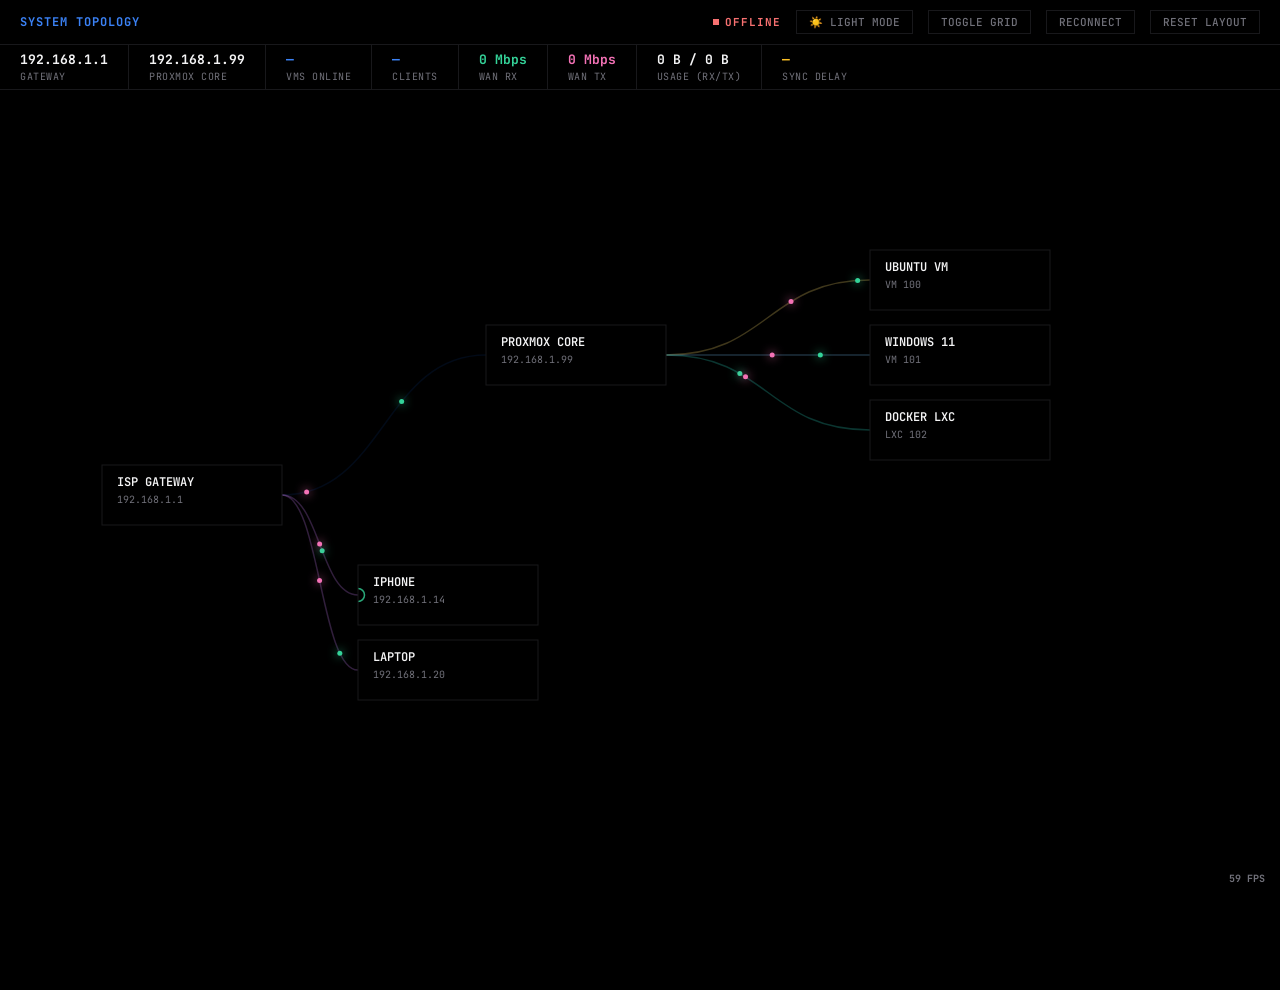
==== index.html @ fe987cfb "feat: initial release of homelab real-time network & topology monitor dashboard" ====
<!DOCTYPE html>
<html lang="id">
<head>
<meta charset="UTF-8">
<meta name="viewport" content="width=device-width, initial-scale=1.0">
<title>Homelab Real-Time Topology</title>
<link href="https://fonts.googleapis.com/css2?family=JetBrains+Mono:wght@400;500;700&display=swap" rel="stylesheet">
<style>
* { margin:0; padding:0; box-sizing:border-box; }
:root {
  --bg:      #000000;
  --panel:   #000000;
  --border:  #18181b;
  --blue:    #3b82f6;
  --darkblue:#0f172a;
  --text:    #f4f4f5;
  --muted:   #71717a;
  --mono:    'JetBrains Mono', monospace;
}
body.light-mode {
  --bg:      #f1f5f9;
  --panel:   #ffffff;
  --border:  #cbd5e1;
  --blue:    #2563eb;
  --darkblue:#dbeafe;
  --text:    #0f172a;
  --muted:   #475569;
}
html,body { width:100%; height:100%; background:var(--bg); color:var(--text); font-family:var(--mono); user-select:none; overflow-y:auto; overflow-x:hidden; transition: background 0.3s, color 0.3s; }

/* Grid background */
body.no-grid::before { opacity: 0; }
body::before {
  content:''; position:fixed; inset:0;
  background-image: linear-gradient(var(--border) 1px, transparent 1px), linear-gradient(90deg, var(--border) 1px, transparent 1px);
  background-size: 40px 40px;
  pointer-events:none; z-index:0;
  transition: opacity 0.3s;
}

/* ── Header ─────────────────────────────────────────────── */
#hdr {
  position:fixed; top:0; left:0; right:0; height:45px;
  background:var(--panel); border-bottom:1px solid var(--border);
  display:flex; align-items:center; padding:0 20px; gap:15px; z-index:200;
  text-transform:uppercase; font-size:12px; font-weight:700; color:var(--blue); letter-spacing:1px;
  transition: background 0.3s, border-color 0.3s;
}
.spacer { flex:1; }

#sse-pill {
  display:flex; align-items:center; gap:6px; font-size:11px;
  color:var(--muted); transition:all .3s;
}
#sse-pill.live { color:var(--blue); }
#sse-pill.warn  { color:#fbbf24; }
#sse-pill.error { color:#f87171; }
.pill-dot { width:6px; height:6px; background:currentColor; }
@keyframes blink { 0%,100%{opacity:1} 50%{opacity:0.3} }
.pill-dot.live { animation:blink 1.4s ease-in-out infinite; }

.hbtn {
  padding:4px 12px; border:1px solid var(--border);
  background:transparent; color:var(--muted); font-family:var(--mono); font-size:11px; font-weight:500; cursor:pointer; text-transform:uppercase;
  transition:all .2s;
}
.hbtn:hover { border-color:var(--blue); color:var(--blue); }

/* ── Stats strip ─────────────────────────────────────────── */
#stats {
  position:fixed; top:45px; left:0; right:0; height:45px;
  background:var(--panel); border-bottom:1px solid var(--border);
  display:flex; align-items:stretch; overflow-x:auto; z-index:199;
  transition: background 0.3s, border-color 0.3s;
}
.sitem {
  display:flex; align-items:center; gap:10px;
  padding:0 20px; border-right:1px solid var(--border); white-space:nowrap; flex-shrink:0;
}
.sitem:last-child { border-right:none; }
.sval { font-size:13px; font-weight:700; color:var(--text); }
.sval.blue { color:var(--blue); }
.slbl { font-size:10px; color:var(--muted); text-transform:uppercase; margin-top:2px; letter-spacing:0.5px; }
.sval.live { transition:all 0.4s; }

/* ── Canvas ──────────────────────────────────────────────── */
#canvas {
  position:absolute; top:90px; left:0;
  width:100%; min-height:calc(100vh - 90px);
  cursor:default; z-index:1;
}

/* ── Tooltip ─────────────────────────────────────────────── */
#tip {
  position:fixed; z-index:300;
  background:var(--panel); border:1px solid var(--border);
  padding:12px 15px; font-size:11px; pointer-events:none; opacity:0; transition:opacity .12s;
  min-width:200px; font-family:var(--mono); text-transform:uppercase;
}
#tip.show { opacity:1; border-color:var(--blue); }
#tip-name { font-weight:700; font-size:12px; color:var(--blue); margin-bottom:5px; }
#tip-type { color:var(--muted); margin-bottom:5px; }
#tip-ip   { color:var(--text); margin-bottom:10px; }
.tip-bw   { display:flex; justify-content:space-between; margin-bottom:10px; }
.tip-dl   { color:#34d399; }
.tip-ul   { color:#f472b6; }
.tip-sep  { width:100%; height:1px; background:var(--border); margin:10px 0; }
#tip-mini canvas { width:100%; height:36px; display:block; margin-top:6px; border:1px solid var(--border); background:var(--panel);}

/* ── FPS ────────────────────────────────────── */
#fps-badge {
  position:fixed; bottom:15px; right:15px; z-index:100;
  font-size:10px; color:var(--muted); font-weight:700;
}

#toast-container { position:fixed; top:55px; right:15px; z-index:600; display:flex; flex-direction:column; gap:8px; pointer-events:none; }
.toast { padding:10px 15px; border:1px solid var(--border); background:rgba(0,0,0,0.95); backdrop-filter:blur(8px); font-size:11px; font-family:var(--mono); font-weight:700; transform:translateX(120%); transition:transform 0.3s cubic-bezier(0.2,0.8,0.2,1), opacity 0.3s; opacity:1; }
.toast.show { transform:translateX(0); }
.toast.fade { opacity:0; transform:translateX(20px); }
.toast-red { color:#f87171; border-left:3px solid #f87171; }
.toast-green { color:#34d399; border-left:3px solid #34d399; }
</style>
</head>
<body class="no-grid">

<div id="hdr">
  <div>SYSTEM TOPOLOGY</div>
  <div class="spacer"></div>
  <div id="sse-pill">
    <div class="pill-dot live" id="pill-dot"></div>
    <span id="pill-txt">CONNECTING...</span>
  </div>
  <button class="hbtn" onclick="toggleTheme()" id="theme-btn">☀️ LIGHT MODE</button>
  <button class="hbtn" onclick="toggleGrid()">TOGGLE GRID</button>
  <button class="hbtn" onclick="reconnectSSE()">RECONNECT</button>
  <button class="hbtn" onclick="resetLayout()">RESET LAYOUT</button>
</div>

<div id="stats">
  <div class="sitem">
    <div><div class="sval">192.168.1.1</div><div class="slbl">GATEWAY</div></div>
  </div>
  <div class="sitem">
    <div><div class="sval">192.168.1.99</div><div class="slbl">PROXMOX CORE</div></div>
  </div>
  <div class="sitem">
    <div><div class="sval live blue" id="st-vms">—</div><div class="slbl">VMS ONLINE</div></div>
  </div>
  <div class="sitem">
    <div><div class="sval live blue" id="st-clients">—</div><div class="slbl">CLIENTS</div></div>
  </div>
  <div class="sitem">
    <div><div class="sval live" id="st-dl" style="color:#34d399">0 Mbps</div><div class="slbl">WAN RX</div></div>
  </div>
  <div class="sitem">
    <div><div class="sval live" id="st-ul" style="color:#f472b6">0 Mbps</div><div class="slbl">WAN TX</div></div>
  </div>
  <div class="sitem">
    <div><div class="sval live" id="st-total">0 B / 0 B</div><div class="slbl">USAGE (RX/TX)</div></div>
  </div>
  <div class="sitem">
    <div><div class="sval live" id="st-lag" style="color:#fbbf24">—</div><div class="slbl">SYNC DELAY</div></div>
  </div>
</div>

<canvas id="canvas"></canvas>

<div id="tip">
  <div id="tip-name">DEVICE</div>
  <div id="tip-type">—</div>
  <div id="tip-ip">0.0.0.0</div>
  <div class="tip-bw">
    <span class="tip-dl" id="tip-dl">RX: —</span>
    <span class="tip-ul" id="tip-ul">TX: —</span>
  </div>
  <div class="tip-sep"></div>
  <div style="color:var(--muted);">THROUGHPUT HISTORY</div>
  <canvas id="tip-chart" width="190" height="36"></canvas>
</div>

<div id="fps-badge">— FPS</div>

<div id="toast-container"></div>

<script>
// ═══════════════════════════════════════════════════════════════════
//  REAL-TIME HOMELAB TOPOLOGY (Tech Theme)
// ═══════════════════════════════════════════════════════════════════

const canvas  = document.getElementById('canvas');
const ctx     = canvas.getContext('2d');
const tip     = document.getElementById('tip');
const tipChart = document.getElementById('tip-chart');
const tcx     = tipChart.getContext('2d');

let width = 0, height = 0;
let scale = 1, panX = 0, panY = 0;

const toastContainer = document.getElementById('toast-container');
let prevOnlineState = {};

const PURE_DARK_THEME = { bg: '#000000', text: '#f4f4f5', sub: '#71717a', off: '#3f3f46', drag: '#121214', sel: '#2dd4bf', act: '#3b82f6', aur: 'rgba(255,255,255,0.02)', grid: '#18181b' };
const LIGHT_THEME     = { bg: '#ffffff', text: '#0f172a', sub: '#475569', off: '#94a3b8', drag: '#e2e8f0', sel: '#2dd4bf', act: '#3b82f6', aur: 'rgba(0,0,0,0.05)', grid: '#cbd5e1' };

let themeColors = { ...PURE_DARK_THEME };

function applyTheme(mode) {
  const isLight = mode === 'light';
  document.body.classList.toggle('light-mode', isLight);
  const btn = document.getElementById('theme-btn');
  if (btn) btn.textContent = isLight ? '🌙 PURE DARK' : '☀️ LIGHT MODE';
  themeColors = isLight ? { ...LIGHT_THEME } : { ...PURE_DARK_THEME };
  try { localStorage.setItem('theme', mode); } catch(e) {}
}

function toggleTheme() {
  const isLight = document.body.classList.contains('light-mode');
  applyTheme(isLight ? 'dark' : 'light');
}

function isNodeVisible(n) {
  let curr = nodes.find(x => x.id === n.parent);
  while(curr) {
    if (curr.collapsed) return false;
    curr = nodes.find(x => x.id === curr.parent);
  }
  return true;
}

// ── Default scaffold ────────────────────────────────────────────
const DEFAULTS = [
  { id:'router',   label:'ISP GATEWAY',   sub:'192.168.1.1',  kind:'router',  parent:null,      online:true },
  { id:'proxmox',  label:'PROXMOX CORE',  sub:'192.168.1.99', kind:'proxmox', parent:'router',  online:true },
  { id:'vm-100',   label:'UBUNTU VM',     sub:'VM 100',       kind:'vm',      parent:'proxmox', online:true },
  { id:'vm-101',   label:'WINDOWS 11',    sub:'VM 101',       kind:'vm',      parent:'proxmox', online:true },
  { id:'lxc-102',  label:'DOCKER LXC',    sub:'LXC 102',      kind:'lxc',     parent:'proxmox', online:true },
  { id:'iphone1',  label:'IPHONE',        sub:'192.168.1.14', kind:'apple',   parent:'router',  online:true },
  { id:'pc1',      label:'LAPTOP',        sub:'192.168.1.20', kind:'device',  parent:'router',  online:true },
];

let nodes    = [];
let packets  = [];
let bwHistory = {};
const MAX_HIST = 20;

let _lastNodeIds = '';

let serverLayout = {};
let hasMigratedLocalLayout = false;

function savedPos(id) {
  if (serverLayout && serverLayout[id]) return serverLayout[id];
  try {
    const s = localStorage.getItem('pos_' + id);
    return s ? JSON.parse(s) : null;
  } catch(e) { return null; }
}
function savePos(id, x, y) {
  try { localStorage.setItem('pos_' + id, JSON.stringify({x,y})); } catch(e) {}
}
let saveLayoutTimer = null;
function savePosAll() {
  const currentPos = {};
  nodes.forEach(n => {
    if (n.x !== undefined && n.y !== undefined) {
      const p = { x: Math.round(n.x), y: Math.round(n.y) };
      currentPos[n.id] = p;
      savePos(n.id, p.x, p.y);
    }
  });
  serverLayout = { ...serverLayout, ...currentPos };

  clearTimeout(saveLayoutTimer);
  saveLayoutTimer = setTimeout(() => {
    fetch('/api/layout', {
      method: 'POST',
      headers: { 'Content-Type': 'application/json' },
      body: JSON.stringify({ layout: serverLayout })
    }).catch(err => console.warn('Failed to save layout to server:', err));
  }, 250);
}
function resetLayout() {
  try {
    Object.keys(localStorage).forEach(k => {
      if (k.startsWith('pos_')) localStorage.removeItem(k);
    });
  } catch(e) {}
  serverLayout = {};
  nodes.forEach(n => { n.x = undefined; n.y = undefined; });
  fetch('/api/layout', {
    method: 'POST',
    headers: { 'Content-Type': 'application/json' },
    body: JSON.stringify({ layout: {} })
  }).catch(err => console.warn('Failed to reset layout on server:', err));
  layout(); rebuildPackets();
}
function toggleGrid() {
  document.body.classList.toggle('no-grid');
}

function layout() {
  const W = window.innerWidth, H = window.innerHeight - 90;
  const existPos = {};
  nodes.forEach(n => { if (n.x !== undefined) existPos[n.id] = {x:n.x, y:n.y}; });

  nodes.forEach(n => {
    if (existPos[n.id]) { n.x = existPos[n.id].x; n.y = existPos[n.id].y; return; }
    const sp = savedPos(n.id);
    if (sp) { n.x = sp.x; n.y = sp.y; return; }

    if (!isNodeVisible(n)) return; // Don't layout hidden nodes initially

    // Column-based Layout
    const cy = H / 2;
    if (n.id === 'router') {
      n.x = Math.max(100, W * 0.15); n.y = cy;
    } else if (n.id === 'proxmox') {
      n.x = Math.max(300, W * 0.45); n.y = Math.max(100, cy - 140);
    } else if (n.id === 'tailscale') {
      n.x = Math.max(300, W * 0.45); n.y = cy + 200; // Position below router
    } else if (n.parent === 'proxmox') {
      const sibs = nodes.filter(x => x.parent === 'proxmox');
      const i = sibs.indexOf(n);
      const startY = Math.max(100, cy - 140) - ((sibs.length - 1) * 75) / 2;
      n.x = Math.max(500, W * 0.75); n.y = startY + (i * 75);
    } else if (n.parent === 'tailscale') {
      const sibs = nodes.filter(x => x.parent === 'tailscale');
      const i = sibs.indexOf(n);
      const startY = (cy + 200) - ((sibs.length - 1) * 75) / 2;
      n.x = Math.max(500, W * 0.75); n.y = startY + (i * 75);
    } else if (n.parent === 'router') {
      const sibs = nodes.filter(x => x.parent === 'router' && x.id !== 'proxmox' && x.id !== 'tailscale');
      const i = sibs.indexOf(n);
      const startY = cy + 100;
      n.x = Math.max(250, W * 0.35); n.y = startY + (i * 75);
    } else {
      // Dynamic fallback for any nested children
      const pNode = nodes.find(x => x.id === n.parent);
      if (pNode && pNode.x !== undefined) {
        const sibs = nodes.filter(x => x.parent === n.parent);
        const i = sibs.indexOf(n);
        const startY = pNode.y - ((sibs.length - 1) * 75) / 2;
        n.x = pNode.x + 250;
        n.y = startY + (i * 75);
      }
    }
  });
}

const NORMAL_SPEED = 0.003;

function bwToSpeed(kbps) {
  return NORMAL_SPEED; // Constant speed as requested by user
}

function rebuildPackets() {
  packets = [];
  nodes.forEach((n, i) => {
    if (!n.parent || !n.online) return;
    const pi = nodes.findIndex(p => p.id === n.parent);
    if (pi < 0) return;
    packets.push({ fi:pi, ti:i, t:Math.random(), dir:'dl', nodeIdx:i });
    packets.push({ fi:i,  ti:pi, t:Math.random(), dir:'ul', nodeIdx:i });
  });
}

function applyLiveData(data) {
  const pveIPSet = new Set(data.pveIPs || []);
  const desired = [];

  let pveRx = 0, pveTx = 0;
  (data.vms||[]).forEach(v => { pveRx += v.rxKbps||0; pveTx += v.txKbps||0; });

  desired.push({ id:'router', label:'ISP GATEWAY', sub:'192.168.1.1', kind:'router', parent:null, online:true, tRx:data.hostRx||0, tTx:data.hostTx||0, w:180, h:50 });
  desired.push({ id:'proxmox', label:'PROXMOX CORE', sub:'192.168.1.99', kind:'proxmox', parent:'router', online:!data.pveError, tRx:pveRx, tTx:pveTx, w:180, h:50 });

  const usedTailscaleIds = new Set();

  (data.vms||[]).forEach(v => {
    let finalIp = v.ip;
    if (!finalIp && v.online) {
      // Heuristic: Homelab convention often maps VMID to last octet
      finalIp = `192.168.1.${v.vmid}`;
      pveIPSet.add(finalIp); // Add to dedup so it doesn't show in gateway if it eventually appears in ARP
    }
    
    let subText = `${finalIp||'NO IP'} | VM ${v.vmid}`;
    let totalRx = v.rxKbps || 0;
    let totalTx = v.txKbps || 0;
    
    // Merge Tailscale IP if hostname matches
    if (data.tailscale) {
      const tsMatch = data.tailscale.find(t => t.name.toLowerCase() === (v.name||'').toLowerCase());
      if (tsMatch) {
        subText = `${finalIp||'NO IP'} / ${tsMatch.ip}`;
        totalRx += tsMatch.rxKbps || 0;
        totalTx += tsMatch.txKbps || 0;
        usedTailscaleIds.add(tsMatch.id);
      }
    }
    
    desired.push({ id:v.id, label:(v.name||v.id).toUpperCase(), sub:subText, kind:v.type.toLowerCase().includes('lxc')?'lxc':'vm', parent:'proxmox', online:v.online, tRx:totalRx, tTx:totalTx, ip:finalIp, cpu:v.cpu, memMB:v.memMB, w:190, h:50 });
  });

  if (data.tailscale && data.tailscale.length > 0) {
    const remainingTs = data.tailscale.filter(t => !usedTailscaleIds.has(t.id));
    if (remainingTs.length > 0) {
      // Use VM 104 (or the VM named 'vpn') as the parent hub for Tailscale clients
      let vpnParentId = 'router'; 
      const vpnVm = (data.vms||[]).find(v => (v.name||'').toLowerCase() === 'vpn' || v.vmid === 104);
      if (vpnVm) {
        vpnParentId = vpnVm.id;
      } else {
        // Fallback: create standalone hub if the VPN VM isn't found
        let tsRx = 0, tsTx = 0;
        data.tailscale.forEach(t => { tsRx += t.rxKbps||0; tsTx += t.txKbps||0; });
        desired.push({ id:'tailscale', label:'TAILSCALE VPN', sub:'100.x.x.x', kind:'proxmox', parent:'router', online:true, tRx:tsRx, tTx:tsTx, w:180, h:50 });
        vpnParentId = 'tailscale';
      }
      
      remainingTs.forEach(t => {
        let subText = t.ip || 'NO IP';
        if (t.isSelf) subText += ' (THIS DEVICE)';
        desired.push({
          id: t.id,
          label: (t.name || 'UNKNOWN').toUpperCase(),
          sub: subText,
          kind: 'vm',
          parent: vpnParentId,
          online: t.online,
          tRx: t.rxKbps,
          tTx: t.txKbps,
          ip: t.ip,
          w: 180, h: 50
        });
      });
    }
  }

  (data.arpDevices||[]).forEach(d => {
    if (pveIPSet.has(d.ip)) return;
    let label = (d.name || d.id).toUpperCase();
    if (label.includes('IPHONE') || label.includes('IPAD') || label.includes('APPLE')) d.type = 'apple';
    desired.push({ id:d.id, label:label, sub:d.ip, kind:d.type||'device', parent:'router', online:d.online, tRx:d.rxKbps||0, tTx:d.txKbps||0, ip:d.ip, w:180, h:50 });
  });

  desired.forEach(n => {
    if (prevOnlineState[n.id] !== undefined) {
      if (prevOnlineState[n.id] && !n.online) showToast(`⚠ ${n.label} went OFFLINE`, 'red');
      else if (!prevOnlineState[n.id] && n.online) showToast(`✓ ${n.label} is ONLINE`, 'green');
    }
    prevOnlineState[n.id] = n.online;
  });

  const curIds = desired.map(d=>d.id).sort().join(',');
  if (curIds !== _lastNodeIds) {
    _lastNodeIds = curIds;
    const old = {}; nodes.forEach(n => { old[n.id] = n; });
    nodes = desired.map(d => {
      const o = old[d.id];
      if (o) return { ...o, ...d };
      return { ...d, rx:0, tx:0 };
    });
    layout();
    rebuildPackets();
  } else {
    const desiredMap = {};
    desired.forEach(d => { desiredMap[d.id] = d; });
    nodes.forEach(n => {
      const d = desiredMap[n.id];
      if (!d) return;
      n.tRx = d.tRx; n.tTx = d.tTx; n.online = d.online; n.label = d.label; n.sub = d.sub; n.ip = d.ip; n.cpu = d.cpu; n.memMB = d.memMB;
    });
  }

  nodes.forEach(n => {
    if (!bwHistory[n.id]) bwHistory[n.id] = [];
    bwHistory[n.id].push({ rx: n.tRx, tx: n.tTx });
    if (bwHistory[n.id].length > MAX_HIST) bwHistory[n.id].shift();
  });

  // Synchronize server layout if available in payload
  if (data.layout && typeof data.layout === 'object') {
    const sLayout = data.layout;
    const sKeys = Object.keys(sLayout);

    if (sKeys.length === 0 && !hasMigratedLocalLayout) {
      hasMigratedLocalLayout = true;
      const localPositions = {};
      nodes.forEach(n => {
        try {
          const s = localStorage.getItem('pos_' + n.id);
          if (s) {
            const p = JSON.parse(s);
            if (p && typeof p.x === 'number' && typeof p.y === 'number') localPositions[n.id] = p;
          }
        } catch(e) {}
      });
      if (Object.keys(localPositions).length > 0) {
        serverLayout = localPositions;
        savePosAll();
      }
    } else if (sKeys.length === 0 && Object.keys(serverLayout).length > 0 && hasMigratedLocalLayout) {
      serverLayout = {};
      nodes.forEach(n => { n.x = undefined; n.y = undefined; });
      try {
        Object.keys(localStorage).forEach(k => {
          if (k.startsWith('pos_')) localStorage.removeItem(k);
        });
      } catch(e) {}
      layout();
      rebuildPackets();
    } else if (sKeys.length > 0 && dragging < 0) {
      hasMigratedLocalLayout = true;
      let layoutChanged = false;
      for (const [id, pos] of Object.entries(sLayout)) {
        if (pos && typeof pos.x === 'number' && typeof pos.y === 'number') {
          if (!serverLayout[id] || serverLayout[id].x !== pos.x || serverLayout[id].y !== pos.y) {
            serverLayout[id] = { x: pos.x, y: pos.y };
            savePos(id, pos.x, pos.y);
            const n = nodes.find(x => x.id === id);
            if (n && (n.x !== pos.x || n.y !== pos.y)) {
              n.x = pos.x;
              n.y = pos.y;
              layoutChanged = true;
            }
          }
        }
      }
      if (layoutChanged) {
        rebuildPackets();
      }
    }
  }

  updateStats(data);
}

function fmtSpeed(kbps) {
  if (!kbps || kbps === 0) return '0 Mbps';
  const mbps = (kbps * 1024 * 8) / 1000000;
  return mbps < 1 ? mbps.toFixed(2) + ' Mbps' : mbps.toFixed(1) + ' Mbps';
}
function fmtBytes(bytes) {
  if (!bytes || bytes === 0) return '0 B';
  const k = 1024;
  const sizes = ['B', 'KB', 'MB', 'GB', 'TB'];
  const i = Math.floor(Math.log(bytes) / Math.log(k));
  return parseFloat((bytes / Math.pow(k, i)).toFixed(2)) + ' ' + sizes[i];
}
function updateStats(data) {
  const vms = nodes.filter(n => n.parent === 'proxmox');
  const clients = nodes.filter(n => n.parent === 'router' && n.id !== 'proxmox');
  document.getElementById('st-vms').textContent = `${vms.filter(n=>n.online).length} / ${vms.length}`;
  document.getElementById('st-clients').textContent = clients.length;
  document.getElementById('st-dl').textContent = fmtSpeed(data.hostRx || 0);
  document.getElementById('st-ul').textContent = fmtSpeed(data.hostTx || 0);
  document.getElementById('st-total').textContent = `${fmtBytes(data.hostRxBytes||0)} / ${fmtBytes(data.hostTxBytes||0)}`;
  document.getElementById('st-lag').textContent = data.ts ? ((Date.now()/1000 - data.ts)).toFixed(1) + 's' : '—';
}

let evtSource = null;
function connectSSE() {
  if (evtSource) { evtSource.close(); evtSource = null; }
  setPillState('warn', 'CONNECTING...');
  evtSource = new EventSource('/api/stream');
  evtSource.onopen = () => setPillState('live', 'CONNECTED');
  evtSource.onmessage = (e) => {
    try {
      const data = JSON.parse(e.data);
      applyLiveData(data);
      setPillState('live', data.pveError ? `PVE ERROR` : 'SYNCED');
    } catch(err) {}
  };
  evtSource.onerror = () => {
    setPillState('error', 'OFFLINE');
    evtSource.close(); evtSource = null;
    setTimeout(connectSSE, 4000);
  };
}
function reconnectSSE() {
  if (evtSource) { evtSource.close(); evtSource = null; }
  connectSSE();
}

function showToast(msg, type) {
  const el = document.createElement('div');
  el.className = `toast toast-${type}`;
  el.textContent = msg;
  toastContainer.appendChild(el);
  setTimeout(() => el.classList.add('show'), 10);
  setTimeout(() => {
    el.classList.add('fade');
    setTimeout(() => el.remove(), 300);
  }, 4000);
  while (toastContainer.children.length > 5) {
    toastContainer.firstElementChild.remove();
  }
}

function setPillState(state, text) {
  const pill = document.getElementById('sse-pill');
  const dot  = document.getElementById('pill-dot');
  const txt  = document.getElementById('pill-txt');
  pill.className = state === 'live' ? 'live' : state;
  dot.className  = state === 'live' ? 'pill-dot live' : 'pill-dot';
  txt.textContent = text;
}

let frameCount = 0, fpsT0 = 0, rafId = null;
let prevTs = 0;
const LERP_SPEED = 0.12;
const ripples = [];

function render(ts) {
  // Use identity matrix for clearing
  ctx.setTransform(1, 0, 0, 1, 0, 0);
  ctx.clearRect(0, 0, width, height);

  // Set camera transform
  ctx.setTransform(scale, 0, 0, scale, panX, panY);

  const dt = Math.min(ts - (prevTs || ts), 50);
  prevTs = ts;
  const dtNorm = dt / 16.667;



  frameCount++;
  if (ts - fpsT0 >= 1000) {
    document.getElementById('fps-badge').textContent = `${Math.round(frameCount * 1000 / (ts - fpsT0))} FPS`;
    frameCount = 0; fpsT0 = ts;
  }

  const lerpAlpha = 1 - Math.pow(1 - LERP_SPEED, dtNorm);
  nodes.forEach(n => {
    if (n.tRx !== undefined) n.rx = n.rx + (n.tRx - n.rx) * lerpAlpha;
    if (n.tTx !== undefined) n.tx = n.tx + (n.tTx - n.tx) * lerpAlpha;
    if (n.rx < 0.5) n.rx = 0;
    if (n.tx < 0.5) n.tx = 0;
  });

  // Organic Smooth Curve Generator
  function getBezierPts(x1, y1, x2, y2) {
    const dx = Math.abs(x2 - x1);
    const offset = Math.max(dx * 0.5, 30);
    return [
      { x: x1, y: y1 },
      { x: x1 + offset, y: y1 },
      { x: x2 - offset, y: y2 },
      { x: x2, y: y2 }
    ];
  }

  function pointOnBezier(pts, t) {
    const mt = 1 - t;
    const mt2 = mt * mt;
    const t2 = t * t;
    
    const a = mt2 * mt;
    const b = mt2 * t * 3;
    const c = mt * t2 * 3;
    const d = t * t2;
    
    return {
      x: a * pts[0].x + b * pts[1].x + c * pts[2].x + d * pts[3].x,
      y: a * pts[0].y + b * pts[1].y + c * pts[2].y + d * pts[3].y
    };
  }

  const visibleNodes = nodes.filter(isNodeVisible);

  // Draw Links
  visibleNodes.forEach(n => {
    if (!n.parent || n.x === undefined) return;
    const p = nodes.find(x => x.id === n.parent);
    if (!p || p.x === undefined || !isNodeVisible(p)) return;

    const pts = getBezierPts(p.x + p.w/2, p.y, n.x - n.w/2, n.y);
    
    ctx.save();
    ctx.beginPath();
    ctx.moveTo(pts[0].x, pts[0].y);
    ctx.bezierCurveTo(pts[1].x, pts[1].y, pts[2].x, pts[2].y, pts[3].x, pts[3].y);
    
    const bw = (n.rx||0) + (n.tx||0);
    const isActive = bw > 0;
    
    const palette = ['#f47a60', '#fcdb6d', '#78c0f5', '#6dcd9e', '#c47eee', '#082a5c', '#f472b6', '#2dd4bf'];
    let hash = 0;
    for(let i=0; i<n.id.length; i++) hash += n.id.charCodeAt(i);
    const flowColor = palette[hash % palette.length];
    
    let opacity = 0.25;
    if (bw > 0) {
      opacity = Math.min(0.55, 0.25 + (bw / 3000));
      ctx.shadowColor = flowColor;
      ctx.shadowBlur = Math.min(25, 10 + bw / 500);
    }
    
    ctx.globalAlpha = opacity;
    ctx.strokeStyle = flowColor;
    ctx.lineWidth = isActive ? Math.max(1.5, Math.min(20, 1.5 + bw/300)) : 1.5;
    ctx.stroke();
    ctx.restore();
  });

  // Packets
  packets.forEach(pk => {
    if (pk.fi >= nodes.length || pk.ti >= nodes.length) return;
    const fn = nodes[pk.fi], tn = nodes[pk.ti];
    if (!fn || !tn || fn.x === undefined || tn.x === undefined || !isNodeVisible(fn) || !isNodeVisible(tn)) return;

    const leafNode = nodes[pk.nodeIdx] || tn;
    const bw = (leafNode.rx || 0) + (leafNode.tx || 0);

    const parentNode = (fn.id === leafNode.id) ? nodes[pk.ti] : nodes[pk.fi];
    const childNode = (fn.id === leafNode.id) ? fn : tn;
    const dist = Math.abs((parentNode.x + parentNode.w/2) - (childNode.x - childNode.w/2)) + Math.abs(parentNode.y - childNode.y);
    
    const streamBw = (pk.dir === 'ul') ? (leafNode.tx||0) : (leafNode.rx||0);
    const dotRadius = Math.max(2.5, Math.min(10, 2.5 + streamBw / 400)); 

    let pts;
    const isUl = (fn.id === leafNode.id);
    let dotColor = '#f472b6';
    if (isUl) {
      const p = nodes[pk.ti]; 
      pts = getBezierPts(p.x + p.w/2, p.y, fn.x - fn.w/2, fn.y);
      dotColor = '#f472b6';
    } else {
      const p = nodes[pk.fi];
      pts = getBezierPts(p.x + p.w/2, p.y, tn.x - tn.w/2, tn.y);
      dotColor = '#34d399';
    }

    const speed = (2.5 * dtNorm) / Math.max(dist, 50);
    pk.t += speed;
    if (pk.t >= 1) {
      pk.t -= 1;
      const impactPt = isUl ? pts[0] : pts[3];
      const targetId = isUl ? nodes[pk.ti].id : tn.id;
      const targetNode = nodes.find(x => x.id === targetId);
      const boxLimit = targetNode ? Math.min(targetNode.w, targetNode.h) / 2 - 2 : 20;
      ripples.push({ nodeId: targetId, x: impactPt.x, y: impactPt.y, r: dotRadius, maxR: Math.min(boxLimit, dotRadius + Math.min(20, 5 + bw/200)), color: dotColor, alpha: 0.9 });
    }

    ctx.save();
    ctx.shadowColor = dotColor;
    ctx.shadowBlur = Math.max(10, dotRadius * 2);
    ctx.fillStyle = dotColor;

    let t = isUl ? (1 - pk.t) : pk.t;
    t = t % 1.0;
    if (t < 0) t += 1.0;
    
    const pos = pointOnBezier(pts, t);
    ctx.beginPath();
    ctx.arc(pos.x, pos.y, dotRadius, 0, Math.PI * 2);
    ctx.fill();
    ctx.restore();
  });

  // Update Ripples
  for (let i = ripples.length - 1; i >= 0; i--) {
    const r = ripples[i];
    r.r += 0.8 * dtNorm;
    r.alpha -= 0.02 * dtNorm;
    if (r.alpha <= 0 || r.r >= r.maxR) ripples.splice(i, 1);
  }

  // Nodes
  visibleNodes.forEach((n, i) => {
    if (n.x === undefined) return;
    const isHov = nodes.indexOf(n) === hovered;
    const isDrag = nodes.indexOf(n) === dragging;
    const nx = n.x - n.w/2, ny = n.y - n.h/2;
    const isActive = (n.rx > 1 || n.tx > 1) && n.online;
    const isSel = selected.has(nodes.indexOf(n));
    const borderColor = isDrag ? themeColors.text : isSel ? themeColors.sel : (isHov || isActive ? themeColors.act : themeColors.grid);
    const lineW = (isDrag || isHov || isSel) ? 1.5 : 1;

    ctx.globalAlpha = 1;
    if (isActive) {
      const auraIntensity = Math.min(40, 10 + (n.rx + n.tx) / 300);
      ctx.shadowColor = borderColor;
      ctx.shadowBlur = auraIntensity;
    } else {
      ctx.shadowBlur = 0;
    }
    ctx.fillStyle = isDrag ? themeColors.drag : themeColors.bg;
    ctx.fillRect(nx, ny, n.w, n.h);
    ctx.shadowBlur = 0; // reset for next operations

    ctx.save();
    ctx.beginPath();
    ctx.rect(nx, ny, n.w, n.h);
    ctx.clip();
    ripples.forEach(r => {
      if (r.nodeId !== n.id) return;
      ctx.globalAlpha = r.alpha;
      ctx.strokeStyle = r.color;
      ctx.lineWidth = 1.5;
      ctx.beginPath();
      ctx.arc(r.x, r.y, r.r, 0, Math.PI * 2);
      ctx.stroke();
    });
    ctx.restore();
    ctx.globalAlpha = 1;
    ctx.strokeStyle = borderColor;
    ctx.lineWidth = lineW;
    ctx.strokeRect(nx, ny, n.w, n.h);

    if (isSel) {
      ctx.save();
      ctx.globalAlpha = 0.15;
      ctx.fillStyle = themeColors.sel;
      ctx.fillRect(nx, ny, n.w, n.h);
      ctx.restore();
    }

    if (isActive) {
      ctx.fillStyle = themeColors.act;
      ctx.fillRect(nx + n.w - 12, ny + n.h/2 - 2, 4, 4);
    }

    if (!n.online) {
      ctx.fillStyle = themeColors.aur;
      ctx.fillRect(nx, ny, n.w, n.h);
    }

    ctx.font = '600 12px "JetBrains Mono", monospace';
    ctx.fillStyle = n.online ? themeColors.text : themeColors.off;
    ctx.textAlign = 'left'; ctx.textBaseline = 'middle';
    ctx.fillText(truncate(n.label, 18), nx + 15, ny + 18);

    ctx.font = '400 10px "JetBrains Mono", monospace';
    ctx.fillStyle = themeColors.sub;
    ctx.fillText(truncate(n.sub, 22), nx + 15, ny + 35);
    
    if (n.collapsed) {
      const childrenCount = nodes.filter(x => x.parent === n.id).length;
      if (childrenCount > 0) {
        ctx.fillStyle = themeColors.drag;
        ctx.beginPath();
        ctx.roundRect(nx + n.w/2 - 25, ny + n.h - 8, 50, 16, 8);
        ctx.fill();
        ctx.fillStyle = themeColors.text;
        ctx.font = '600 9px "JetBrains Mono", monospace';
        ctx.textAlign = 'center'; ctx.textBaseline = 'middle';
        ctx.fillText(`+${childrenCount} VMs`, nx + n.w/2, ny + n.h);
      }
    }
  });

  // Draw lasso
  if (lasso) {
    const lx = Math.min(lasso.x0, lasso.x1);
    const ly = Math.min(lasso.y0, lasso.y1);
    const lw = Math.abs(lasso.x1 - lasso.x0);
    const lh = Math.abs(lasso.y1 - lasso.y0);
    ctx.save();
    ctx.globalAlpha = 0.15;
    ctx.fillStyle = '#2dd4bf';
    ctx.fillRect(lx, ly, lw, lh);
    ctx.restore();
    ctx.save();
    ctx.globalAlpha = 0.8;
    ctx.strokeStyle = '#2dd4bf';
    ctx.lineWidth = 1;
    ctx.setLineDash([4, 3]);
    ctx.strokeRect(lx, ly, lw, lh);
    ctx.restore();
  }
  
  rafId = requestAnimationFrame(render);
}

function truncate(str, max) {
  if (!str) return '';
  return str.length > max ? str.slice(0, max-1) + '…' : str;
}

function drawSparkline(id) {
  const hist = bwHistory[id] || [];
  const cw = 190, ch = 36;
  tcx.clearRect(0, 0, cw, ch);
  if (hist.length < 2) return;

  const maxVal = Math.max(...hist.map(h => Math.max(h.rx, h.tx)), 1);

  tcx.beginPath();
  hist.forEach((h, i) => {
    const x = (i / (MAX_HIST-1)) * cw;
    const y = ch - (h.rx / maxVal) * (ch - 2) - 1;
    i === 0 ? tcx.moveTo(x, y) : tcx.lineTo(x, y);
  });
  tcx.strokeStyle = '#34d399'; tcx.lineWidth = 1.5; tcx.stroke();

  tcx.beginPath();
  hist.forEach((h, i) => {
    const x = (i / (MAX_HIST-1)) * cw;
    const y = ch - (h.tx / maxVal) * (ch - 2) - 1;
    i === 0 ? tcx.moveTo(x, y) : tcx.lineTo(x, y);
  });
  tcx.strokeStyle = '#f472b6'; tcx.lineWidth = 1.5; tcx.stroke();
}

function resize() {
  width = canvas.width = window.innerWidth;
  height = canvas.height = window.innerHeight;
  layout();
  rebuildPackets();
}
window.addEventListener('resize', resize);

// Interactions
let hovered = -1, dragging = -1, dragOffX = 0, dragOffY = 0;
let selected = new Set();
let lasso = null;

let activePointers = new Map();
let isPanning = false, lastPanX = 0, lastPanY = 0;
let initialPinchDist = null, initialPinchScale = 1;
let lastClick = 0, lastClickNode = null;

function screenToWorld(x, y) {
  return { x: (x - panX) / scale, y: (y - panY) / scale };
}

canvas.addEventListener('wheel', e => {
  e.preventDefault();
  const rect = canvas.getBoundingClientRect();
  const mx = e.clientX - rect.left;
  const my = e.clientY - rect.top;
  
  if (e.ctrlKey) {
    // Zooming (Pinch on trackpad or Ctrl+Wheel)
    const zoomFactor = Math.exp(-e.deltaY * 0.005);
    const newScale = Math.min(Math.max(scale * zoomFactor, 0.2), 5);
    panX = mx - (mx - panX) * (newScale / scale);
    panY = my - (my - panY) * (newScale / scale);
    scale = newScale;
  } else {
    // Panning (Trackpad two-finger scroll or normal Mouse Wheel)
    panX -= e.shiftKey ? 0 : e.deltaX;
    panY -= e.shiftKey ? e.deltaX : e.deltaY; // Allow Shift+Scroll for horizontal panning with mouse
    
    // Fallback if user uses horizontal scroll wheel directly
    if (!e.shiftKey && e.deltaX !== 0) {
        panX -= e.deltaX;
    }
  }
}, { passive: false });

canvas.addEventListener('pointerdown', e => {
  activePointers.set(e.pointerId, e);
  const rect = canvas.getBoundingClientRect();
  const rawX = e.clientX - rect.left, rawY = e.clientY - rect.top;
  const { x: mx, y: my } = screenToWorld(rawX, rawY);

  if (activePointers.size === 2) {
    const pts = Array.from(activePointers.values());
    initialPinchDist = Math.hypot(pts[0].clientX - pts[1].clientX, pts[0].clientY - pts[1].clientY);
    initialPinchScale = scale;
    dragging = -1; lasso = null; isPanning = false;
    return;
  }

  // Force pan if Shift or Middle-Click is used
  if (e.shiftKey || e.button === 1) {
    isPanning = true;
    lastPanX = rawX; lastPanY = rawY;
    canvas.style.cursor = 'grabbing';
    return;
  }

  let hit = -1;
  for (let i = nodes.length - 1; i >= 0; i--) {
    const n = nodes[i];
    if (mx >= n.x-n.w/2 && mx <= n.x+n.w/2 && my >= n.y-n.h/2 && my <= n.y+n.h/2) {
      if (!isNodeVisible(n)) continue;
      hit = i; break;
    }
  }

  const now = Date.now();
  if (hit >= 0 && now - lastClick < 300 && lastClickNode === nodes[hit].id) {
    nodes[hit].collapsed = !nodes[hit].collapsed;
    layout(); rebuildPackets();
    lastClick = 0;
    return;
  }
  if (hit >= 0) {
    lastClick = now;
    lastClickNode = nodes[hit].id;
  }

  if (hit >= 0) {
    if (e.ctrlKey) { // Change multi-select to Ctrl+Click to free up Shift
      if (selected.has(hit)) selected.delete(hit);
      else selected.add(hit);
    } else {
      if (!selected.has(hit)) selected = new Set([hit]);
    }
    dragging = hit;
    nodes.forEach((n, i) => {
      n._dragOffX = mx - n.x;
      n._dragOffY = my - n.y;
    });
    canvas.style.cursor = 'grabbing';
  } else {
    selected.clear();
    lasso = { x0: mx, y0: my, x1: mx, y1: my };
    dragging = -1;
  }
});

canvas.addEventListener('pointermove', e => {
  if (activePointers.has(e.pointerId)) activePointers.set(e.pointerId, e);

  const rect = canvas.getBoundingClientRect();
  const rawX = e.clientX - rect.left, rawY = e.clientY - rect.top;
  
  if (activePointers.size === 2) {
    const pts = Array.from(activePointers.values());
    const dist = Math.hypot(pts[0].clientX - pts[1].clientX, pts[0].clientY - pts[1].clientY);
    if (initialPinchDist > 0) {
      const zoomFactor = dist / initialPinchDist;
      const newScale = Math.min(Math.max(initialPinchScale * zoomFactor, 0.2), 5);
      const cx = (pts[0].clientX + pts[1].clientX) / 2 - rect.left;
      const cy = (pts[0].clientY + pts[1].clientY) / 2 - rect.top;
      panX = cx - (cx - panX) * (newScale / scale);
      panY = cy - (cy - panY) * (newScale / scale);
      scale = newScale;
    }
    return;
  }

  if (isPanning) {
    panX += (rawX - lastPanX);
    panY += (rawY - lastPanY);
    lastPanX = rawX; lastPanY = rawY;
    return;
  }

  const { x: mx, y: my } = screenToWorld(rawX, rawY);

  if (dragging >= 0) {
    selected.forEach(i => {
      nodes[i].x = mx - nodes[i]._dragOffX;
      nodes[i].y = my - nodes[i]._dragOffY;
    });
    rebuildPackets();
    return;
  }

  if (lasso) {
    lasso.x1 = mx; lasso.y1 = my;
    return;
  }

  let found = -1;
  for (let i = nodes.length - 1; i >= 0; i--) {
    const n = nodes[i];
    if (mx >= n.x-n.w/2 && mx <= n.x+n.w/2 && my >= n.y-n.h/2 && my <= n.y+n.h/2) {
      found = i; break;
    }
  }
  
  if (found !== hovered) {
    hovered = found;
    canvas.style.cursor = hovered >= 0 ? 'grab' : (lasso ? 'crosshair' : 'default');
  }

  if (hovered >= 0) {
    const n = nodes[hovered];
    document.getElementById('tip-name').textContent = n.label;
    document.getElementById('tip-type').textContent = n.kind.toUpperCase();
    document.getElementById('tip-ip').textContent = n.ip || '—';
    document.getElementById('tip-dl').textContent = 'RX: ' + fmtSpeed(n.rx);
    document.getElementById('tip-ul').textContent = 'TX: ' + fmtSpeed(n.tx);

    drawSparkline(n.id);
    const tipW = 232, tipH = 135;
    let tx = e.clientX + 20, ty = e.clientY - 20;
    if (tx + tipW > window.innerWidth) tx = e.clientX - tipW - 12;
    if (ty + tipH > window.innerHeight) ty = e.clientY - tipH - 12;
    tip.style.left = tx + 'px'; tip.style.top = ty + 'px';
    tip.classList.add('show');
  } else tip.classList.remove('show');
});

function handlePointerEnd(e) {
  activePointers.delete(e.pointerId);
  if (activePointers.size < 2) initialPinchDist = null;
  if (isPanning) isPanning = false;
  if (dragging >= 0) { savePosAll(); dragging = -1; }
  if (lasso) {
    const lx0 = Math.min(lasso.x0, lasso.x1), lx1 = Math.max(lasso.x0, lasso.x1);
    const ly0 = Math.min(lasso.y0, lasso.y1), ly1 = Math.max(lasso.y0, lasso.y1);
    nodes.forEach((n, i) => {
      if (n.x === undefined) return;
      const nx = n.x - n.w/2, ny = n.y - n.h/2;
      if (nx < lx1 && nx+n.w > lx0 && ny < ly1 && ny+n.h > ly0) selected.add(i);
    });
    lasso = null;
  }
}

canvas.addEventListener('pointerup', handlePointerEnd);
canvas.addEventListener('pointercancel', handlePointerEnd);

function fetchSnapshot() {
  fetch('/api/data')
    .then(r => r.json())
    .then(data => {
      if (data && data.ok) {
        applyLiveData(data);
        setPillState('live', data.pveError ? 'PVE ERROR' : 'SYNCED');
      }
    })
    .catch(err => console.warn('Snapshot fetch error:', err));
}

function init() {
  const savedTheme = localStorage.getItem('theme') || 'dark';
  applyTheme(savedTheme);
  resize();
  nodes = DEFAULTS.map(d => ({ ...d, rx:0, tx:0, tRx:0, tTx:0, w:180, h:60 }));
  _lastNodeIds = nodes.map(n => n.id).sort().join(',');
  layout();
  rebuildPackets();
  fpsT0 = performance.now();
  render(fpsT0);
  fetchSnapshot();
  connectSSE();
  setInterval(fetchSnapshot, 3000);
}

init();
</script>
</body>
</html>
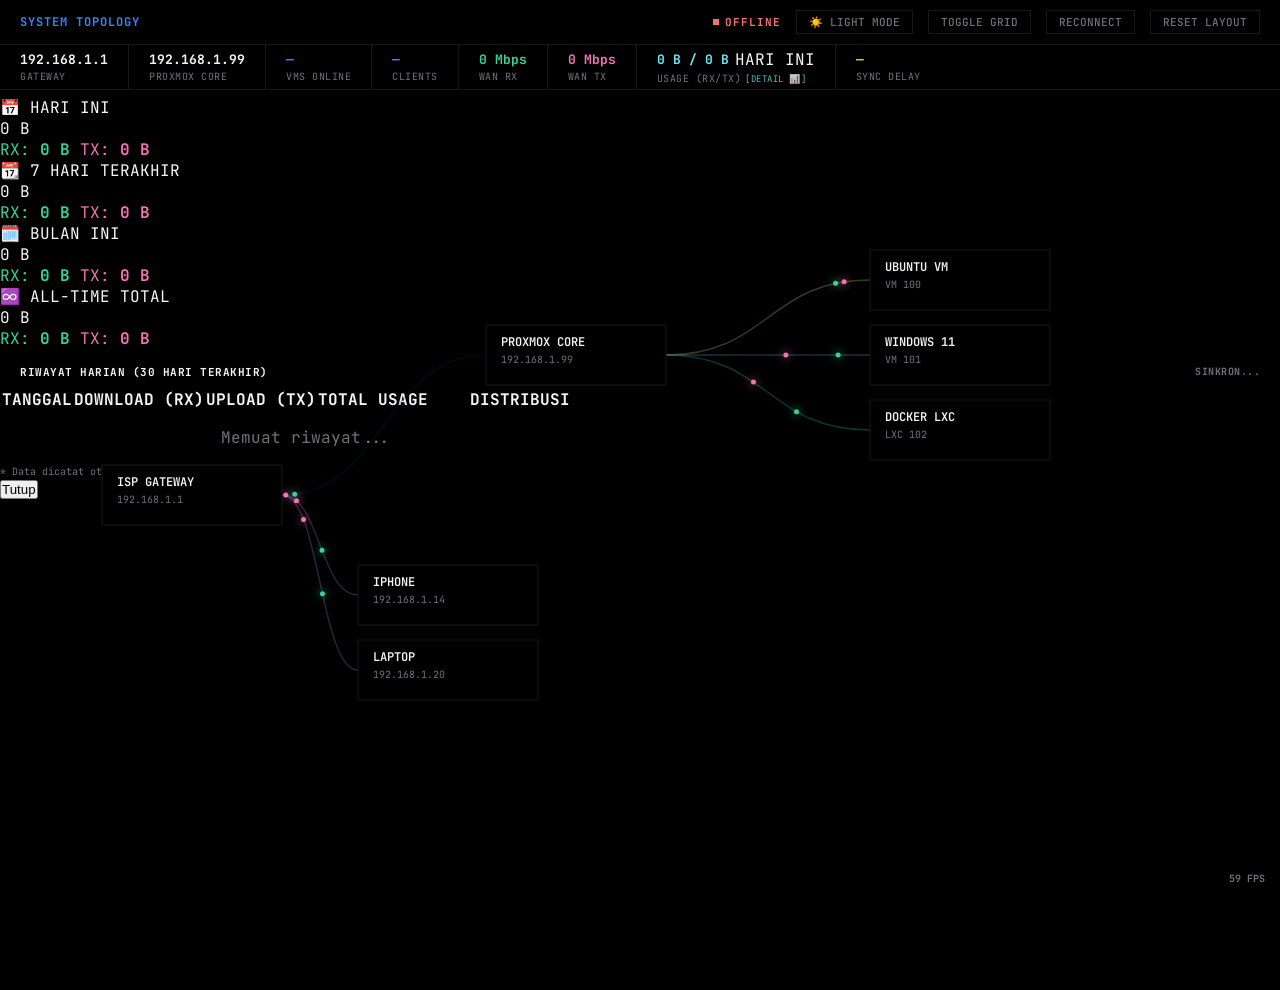
==== commit 5e4e3519: "feat: persistent bandwidth usage with SQLite, time-range filters, and breakdown modal (v1.1.0)" ====
--- a/index.html
+++ b/index.html
@@ -155,8 +155,17 @@
   <div class="sitem">
     <div><div class="sval live" id="st-ul" style="color:#f472b6">0 Mbps</div><div class="slbl">WAN TX</div></div>
   </div>
-  <div class="sitem">
-    <div><div class="sval live" id="st-total">0 B / 0 B</div><div class="slbl">USAGE (RX/TX)</div></div>
+  <div class="sitem cursor-pointer" id="traffic-card" onclick="openTrafficModal()" title="Klik untuk rincian & ganti periode (Hari / Minggu / Bulan / Total)">
+    <div>
+      <div style="display:flex; align-items:center; gap:6px;">
+        <span class="sval live" id="st-total" style="color:#67e8f9">0 B / 0 B</span>
+        <span id="traffic-badge" class="traffic-badge">HARI INI</span>
+      </div>
+      <div class="slbl" id="st-total-lbl" style="display:flex; align-items:center; gap:4px;">
+        <span>USAGE (RX/TX)</span>
+        <span style="font-size:9px; color:#67e8f9; opacity:0.8;">[DETAIL 📊]</span>
+      </div>
+    </div>
   </div>
   <div class="sitem">
     <div><div class="sval live" id="st-lag" style="color:#fbbf24">—</div><div class="slbl">SYNC DELAY</div></div>
@@ -181,6 +190,100 @@
 <div id="fps-badge">— FPS</div>
 
 <div id="toast-container"></div>
+
+<!-- Traffic Breakdown Modal -->
+<div id="traffic-modal" class="traffic-modal-backdrop" onclick="if(event.target===this) closeTrafficModal()">
+  <div class="traffic-modal-content">
+    <div class="traffic-modal-header">
+      <div style="display:flex; align-items:center; gap:10px;">
+        <span style="font-size:18px;">📊</span>
+        <div>
+          <div style="font-size:14px; font-weight:700; color:#67e8f9; letter-spacing:1px;">BANDWIDTH USAGE & HISTORICAL RECORD</div>
+          <div style="font-size:10px; color:var(--muted);">Tersimpan permanen di SQLite (Aman dari reboot server/VM)</div>
+        </div>
+      </div>
+      <button class="traffic-close-btn" onclick="closeTrafficModal()">✕</button>
+    </div>
+
+    <!-- Active View Switcher for Header -->
+    <div style="margin:14px 20px 10px 20px; display:flex; align-items:center; justify-content:space-between; flex-wrap:wrap; gap:8px;">
+      <span style="font-size:11px; color:var(--muted); text-transform:uppercase; font-weight:600;">Tampilan Top Bar:</span>
+      <div class="traffic-period-pills" id="traffic-period-pills">
+        <button class="traffic-pill active" data-period="today" onclick="setTrafficPeriod('today')">HARI INI</button>
+        <button class="traffic-pill" data-period="week" onclick="setTrafficPeriod('week')">7 HARI (MINGGU)</button>
+        <button class="traffic-pill" data-period="month" onclick="setTrafficPeriod('month')">BULAN INI</button>
+        <button class="traffic-pill" data-period="all" onclick="setTrafficPeriod('all')">ALL-TIME</button>
+      </div>
+    </div>
+
+    <!-- Summary Cards Grid -->
+    <div class="traffic-grid">
+      <div class="traffic-card" id="card-today">
+        <div class="traffic-card-title">📅 HARI INI</div>
+        <div class="traffic-card-total" id="tm-today-total">0 B</div>
+        <div class="traffic-card-sub">
+          <span style="color:#34d399">RX: <b id="tm-today-rx">0 B</b></span>
+          <span style="color:#f472b6">TX: <b id="tm-today-tx">0 B</b></span>
+        </div>
+      </div>
+      <div class="traffic-card" id="card-week">
+        <div class="traffic-card-title">📆 7 HARI TERAKHIR</div>
+        <div class="traffic-card-total" id="tm-week-total">0 B</div>
+        <div class="traffic-card-sub">
+          <span style="color:#34d399">RX: <b id="tm-week-rx">0 B</b></span>
+          <span style="color:#f472b6">TX: <b id="tm-week-tx">0 B</b></span>
+        </div>
+      </div>
+      <div class="traffic-card" id="card-month">
+        <div class="traffic-card-title">🗓️ BULAN INI</div>
+        <div class="traffic-card-total" id="tm-month-total">0 B</div>
+        <div class="traffic-card-sub">
+          <span style="color:#34d399">RX: <b id="tm-month-rx">0 B</b></span>
+          <span style="color:#f472b6">TX: <b id="tm-month-tx">0 B</b></span>
+        </div>
+      </div>
+      <div class="traffic-card" id="card-all">
+        <div class="traffic-card-title">♾️ ALL-TIME TOTAL</div>
+        <div class="traffic-card-total" id="tm-all-total">0 B</div>
+        <div class="traffic-card-sub">
+          <span style="color:#34d399">RX: <b id="tm-all-rx">0 B</b></span>
+          <span style="color:#f472b6">TX: <b id="tm-all-tx">0 B</b></span>
+        </div>
+      </div>
+    </div>
+
+    <!-- 30-Day Daily Breakdown Table -->
+    <div style="margin-top:16px;">
+      <div style="font-size:11px; font-weight:700; color:var(--text); margin:0 20px 8px 20px; text-transform:uppercase; letter-spacing:0.5px; display:flex; justify-content:space-between;">
+        <span>RIWAYAT HARIAN (30 HARI TERAKHIR)</span>
+        <span id="tm-history-status" style="color:var(--muted); font-size:10px;">Sinkron...</span>
+      </div>
+      <div class="traffic-table-wrap">
+        <table class="traffic-table">
+          <thead>
+            <tr>
+              <th>TANGGAL</th>
+              <th>DOWNLOAD (RX)</th>
+              <th>UPLOAD (TX)</th>
+              <th>TOTAL USAGE</th>
+              <th style="width:30%;">DISTRIBUSI</th>
+            </tr>
+          </thead>
+          <tbody id="tm-history-tbody">
+            <tr><td colspan="5" style="text-align:center; padding:15px; color:var(--muted);">Memuat riwayat...</td></tr>
+          </tbody>
+        </table>
+      </div>
+    </div>
+
+    <div class="traffic-modal-footer">
+      <div style="font-size:10px; color:var(--muted);">
+        * Data dicatat otomatis ke SQLite (<code style="color:#67e8f9;">traffic.db</code>).
+      </div>
+      <button class="traffic-btn-secondary" onclick="closeTrafficModal()">Tutup</button>
+    </div>
+  </div>
+</div>
 
 <script>
 // ═══════════════════════════════════════════════════════════════════
@@ -548,6 +651,134 @@
   const i = Math.floor(Math.log(bytes) / Math.log(k));
   return parseFloat((bytes / Math.pow(k, i)).toFixed(2)) + ' ' + sizes[i];
 }
+let currentTrafficStats = null;
+let currentTrafficPeriod = localStorage.getItem('traffic_period') || 'today';
+
+const trafficPeriodLabels = {
+  'today': 'HARI INI',
+  'week':  '7 HARI',
+  'month': 'BULAN INI',
+  'all':   'ALL-TIME'
+};
+
+function setTrafficPeriod(period) {
+  currentTrafficPeriod = period;
+  localStorage.setItem('traffic_period', period);
+  document.querySelectorAll('.traffic-pill').forEach(btn => {
+    btn.classList.toggle('active', btn.getAttribute('data-period') === period);
+  });
+  const badge = document.getElementById('traffic-badge');
+  if (badge) badge.textContent = trafficPeriodLabels[period] || 'HARI INI';
+  if (currentTrafficStats) {
+    applyTrafficView(currentTrafficStats);
+  }
+}
+
+function applyTrafficView(stats) {
+  if (!stats) return;
+  const p = stats[currentTrafficPeriod] || stats.today || stats.all;
+  if (p) {
+    const rxStr = fmtBytes(p.rx || 0);
+    const txStr = fmtBytes(p.tx || 0);
+    const el = document.getElementById('st-total');
+    if (el) el.textContent = `${rxStr} / ${txStr}`;
+  }
+  if (stats.today) {
+    const elTot = document.getElementById('tm-today-total');
+    const elRx  = document.getElementById('tm-today-rx');
+    const elTx  = document.getElementById('tm-today-tx');
+    if (elTot) elTot.textContent = fmtBytes(stats.today.total);
+    if (elRx)  elRx.textContent  = fmtBytes(stats.today.rx);
+    if (elTx)  elTx.textContent  = fmtBytes(stats.today.tx);
+  }
+  if (stats.week) {
+    const elTot = document.getElementById('tm-week-total');
+    const elRx  = document.getElementById('tm-week-rx');
+    const elTx  = document.getElementById('tm-week-tx');
+    if (elTot) elTot.textContent = fmtBytes(stats.week.total);
+    if (elRx)  elRx.textContent  = fmtBytes(stats.week.rx);
+    if (elTx)  elTx.textContent  = fmtBytes(stats.week.tx);
+  }
+  if (stats.month) {
+    const elTot = document.getElementById('tm-month-total');
+    const elRx  = document.getElementById('tm-month-rx');
+    const elTx  = document.getElementById('tm-month-tx');
+    if (elTot) elTot.textContent = fmtBytes(stats.month.total);
+    if (elRx)  elRx.textContent  = fmtBytes(stats.month.rx);
+    if (elTx)  elTx.textContent  = fmtBytes(stats.month.tx);
+  }
+  if (stats.all) {
+    const elTot = document.getElementById('tm-all-total');
+    const elRx  = document.getElementById('tm-all-rx');
+    const elTx  = document.getElementById('tm-all-tx');
+    if (elTot) elTot.textContent = fmtBytes(stats.all.total);
+    if (elRx)  elRx.textContent  = fmtBytes(stats.all.rx);
+    if (elTx)  elTx.textContent  = fmtBytes(stats.all.tx);
+  }
+}
+
+function openTrafficModal() {
+  const modal = document.getElementById('traffic-modal');
+  if (modal) modal.classList.add('open');
+  loadTrafficHistory();
+}
+
+function closeTrafficModal() {
+  const modal = document.getElementById('traffic-modal');
+  if (modal) modal.classList.remove('open');
+}
+
+function loadTrafficHistory() {
+  const statusEl = document.getElementById('tm-history-status');
+  if (statusEl) statusEl.textContent = 'Memuat...';
+  fetch('/api/traffic/history')
+    .then(r => r.json())
+    .then(data => {
+      if (statusEl) statusEl.textContent = 'Live Synced';
+      if (data && data.history) {
+        renderTrafficHistoryTable(data.history);
+      }
+    })
+    .catch(() => {
+      if (statusEl) statusEl.textContent = 'Offline';
+    });
+}
+
+function renderTrafficHistoryTable(history) {
+  const tbody = document.getElementById('tm-history-tbody');
+  if (!tbody) return;
+  if (!history || history.length === 0) {
+    tbody.innerHTML = '<tr><td colspan="5" style="text-align:center; padding:15px; color:var(--muted);">Belum ada catatan riwayat traffic.</td></tr>';
+    return;
+  }
+  let maxTotal = 1;
+  history.forEach(h => { if (h.total > maxTotal) maxTotal = h.total; });
+  
+  tbody.innerHTML = history.map(h => {
+    const rxPct = Math.round((h.rx / (h.total || 1)) * 100);
+    const txPct = 100 - rxPct;
+    const barWidth = Math.max(5, Math.round((h.total / maxTotal) * 100));
+    return `
+      <tr>
+        <td style="font-weight:600; color:#67e8f9;">${h.date}</td>
+        <td style="color:#34d399;">${fmtBytes(h.rx)}</td>
+        <td style="color:#f472b6;">${fmtBytes(h.tx)}</td>
+        <td style="font-weight:700;">${fmtBytes(h.total)}</td>
+        <td>
+          <div style="background:rgba(255,255,255,0.08); border-radius:4px; height:8px; width:100%; overflow:hidden; display:flex;">
+            <div style="background:#34d399; width:${(rxPct * barWidth) / 100}%;" title="RX: ${rxPct}%"></div>
+            <div style="background:#f472b6; width:${(txPct * barWidth) / 100}%;" title="TX: ${txPct}%"></div>
+          </div>
+        </td>
+      </tr>
+    `;
+  }).join('');
+}
+
+document.addEventListener('keydown', (e) => {
+  if (e.key === 'Escape') closeTrafficModal();
+});
+
 function updateStats(data) {
   const vms = nodes.filter(n => n.parent === 'proxmox');
   const clients = nodes.filter(n => n.parent === 'router' && n.id !== 'proxmox');
@@ -555,7 +786,12 @@
   document.getElementById('st-clients').textContent = clients.length;
   document.getElementById('st-dl').textContent = fmtSpeed(data.hostRx || 0);
   document.getElementById('st-ul').textContent = fmtSpeed(data.hostTx || 0);
-  document.getElementById('st-total').textContent = `${fmtBytes(data.hostRxBytes||0)} / ${fmtBytes(data.hostTxBytes||0)}`;
+  if (data.trafficStats) {
+    currentTrafficStats = data.trafficStats;
+    applyTrafficView(data.trafficStats);
+  } else {
+    document.getElementById('st-total').textContent = `${fmtBytes(data.hostRxBytes||0)} / ${fmtBytes(data.hostTxBytes||0)}`;
+  }
   document.getElementById('st-lag').textContent = data.ts ? ((Date.now()/1000 - data.ts)).toFixed(1) + 's' : '—';
 }
 
@@ -1126,6 +1362,7 @@
 function init() {
   const savedTheme = localStorage.getItem('theme') || 'dark';
   applyTheme(savedTheme);
+  setTrafficPeriod(currentTrafficPeriod);
   resize();
   nodes = DEFAULTS.map(d => ({ ...d, rx:0, tx:0, tRx:0, tTx:0, w:180, h:60 }));
   _lastNodeIds = nodes.map(n => n.id).sort().join(',');
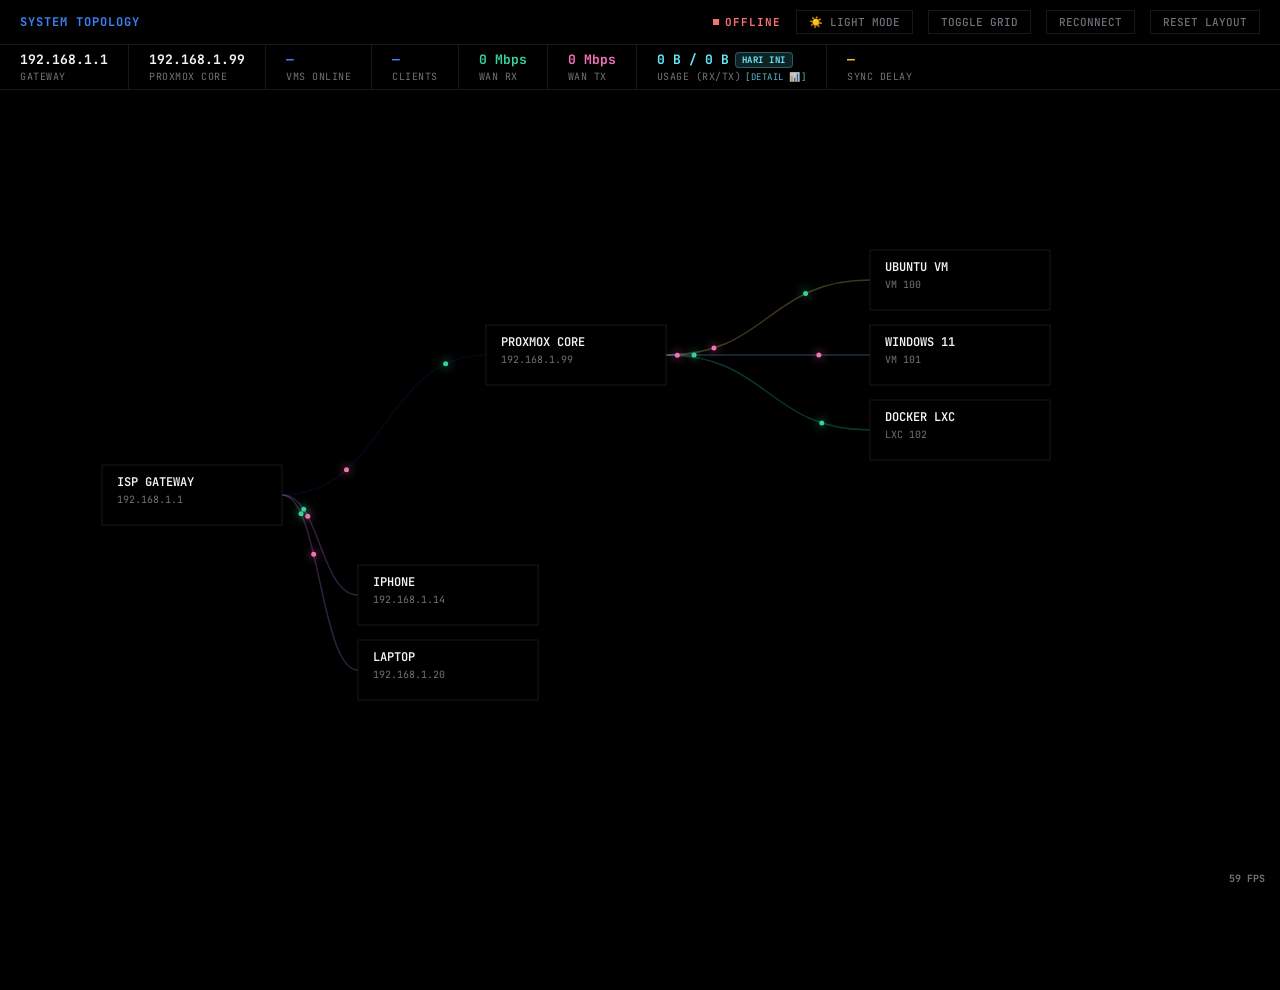
==== commit ad7c82a9: "feat: adguard gateway routing, bandwidth accounting, and device deduplication (v1.0.1)" ====
--- a/index.html
+++ b/index.html
@@ -119,6 +119,108 @@
 .toast.fade { opacity:0; transform:translateX(20px); }
 .toast-red { color:#f87171; border-left:3px solid #f87171; }
 .toast-green { color:#34d399; border-left:3px solid #34d399; }
+
+/* ── Traffic Breakdown Modal & Badges ───────────────────────────── */
+.cursor-pointer { cursor:pointer; }
+.traffic-badge {
+  font-size:9px; padding:1px 6px; border-radius:4px;
+  background:rgba(103,232,249,0.15); color:#67e8f9;
+  border:1px solid rgba(103,232,249,0.3); font-weight:700;
+  letter-spacing:0.5px; transition:all 0.2s;
+}
+.traffic-badge:hover {
+  background:rgba(103,232,249,0.3);
+}
+.traffic-modal-backdrop {
+  position:fixed; inset:0; z-index:9999;
+  background:rgba(0, 0, 0, 0.75);
+  backdrop-filter:blur(8px); -webkit-backdrop-filter:blur(8px);
+  display:none; align-items:center; justify-content:center;
+  padding:20px;
+}
+.traffic-modal-backdrop.open {
+  display:flex !important;
+}
+.traffic-modal-content {
+  background:var(--panel); border:1px solid var(--border);
+  border-radius:12px; width:100%; max-width:680px; max-height:90vh;
+  box-shadow:0 20px 50px rgba(0,0,0,0.8), 0 0 30px rgba(103,232,249,0.15);
+  display:flex; flex-direction:column; overflow:hidden;
+  animation:modalSlide 0.2s cubic-bezier(0.16, 1, 0.3, 1);
+}
+@keyframes modalSlide {
+  from { opacity:0; transform:translateY(15px) scale(0.98); }
+  to { opacity:1; transform:translateY(0) scale(1); }
+}
+.traffic-modal-header {
+  display:flex; align-items:center; justify-content:space-between;
+  padding:16px 20px; border-bottom:1px solid var(--border);
+  background:var(--panel);
+}
+.traffic-close-btn {
+  background:transparent; border:none; color:var(--muted); font-size:18px;
+  cursor:pointer; padding:4px 8px; border-radius:4px; transition:all 0.2s;
+}
+.traffic-close-btn:hover { color:#ef4444; background:rgba(239,68,68,0.1); }
+
+.traffic-period-pills {
+  display:flex; gap:6px; background:rgba(0,0,0,0.3); padding:3px; border-radius:8px; border:1px solid var(--border);
+}
+.traffic-pill {
+  background:transparent; border:none; color:var(--muted); font-family:var(--mono);
+  font-size:10px; font-weight:700; padding:4px 10px; border-radius:5px; cursor:pointer;
+  transition:all 0.2s;
+}
+.traffic-pill:hover { color:var(--text); }
+.traffic-pill.active {
+  background:#0284c7; color:#fff; box-shadow:0 0 10px rgba(2,132,199,0.4);
+}
+
+.traffic-grid {
+  display:grid; grid-template-columns:repeat(2, 1fr); gap:10px; padding:0 20px;
+}
+@media (max-width: 500px) {
+  .traffic-grid { grid-template-columns:1fr; }
+}
+.traffic-card {
+  background:var(--bg); border:1px solid var(--border);
+  border-radius:8px; padding:12px; position:relative; overflow:hidden;
+}
+.traffic-card-title {
+  font-size:10px; font-weight:700; color:var(--muted); letter-spacing:0.5px;
+}
+.traffic-card-total {
+  font-size:18px; font-weight:800; color:var(--text); margin:4px 0; font-family:var(--mono);
+}
+.traffic-card-sub {
+  font-size:11px; display:flex; gap:12px; margin-top:4px; font-family:var(--mono);
+}
+
+.traffic-table-wrap {
+  padding:0 20px; max-height:220px; overflow-y:auto;
+}
+.traffic-table {
+  width:100%; border-collapse:collapse; font-size:11px; font-family:var(--mono);
+}
+.traffic-table th {
+  text-align:left; padding:8px; color:var(--muted); font-size:9px; text-transform:uppercase;
+  border-bottom:1px solid var(--border); background:rgba(0,0,0,0.2); position:sticky; top:0;
+}
+.traffic-table td {
+  padding:7px 8px; border-bottom:1px solid rgba(255,255,255,0.05); color:var(--text);
+}
+.traffic-modal-footer {
+  padding:12px 20px; border-top:1px solid var(--border);
+  display:flex; align-items:center; justify-content:space-between; background:var(--panel);
+}
+.traffic-btn-secondary {
+  background:rgba(255,255,255,0.1); border:1px solid var(--border);
+  color:var(--text); font-family:var(--mono); font-size:11px; font-weight:700;
+  padding:6px 14px; border-radius:6px; cursor:pointer; transition:all 0.2s;
+}
+.traffic-btn-secondary:hover {
+  background:rgba(255,255,255,0.2);
+}
 </style>
 </head>
 <body class="no-grid">
@@ -192,7 +294,7 @@
 <div id="toast-container"></div>
 
 <!-- Traffic Breakdown Modal -->
-<div id="traffic-modal" class="traffic-modal-backdrop" onclick="if(event.target===this) closeTrafficModal()">
+<div id="traffic-modal" class="traffic-modal-backdrop" style="display:none;" onclick="if(event.target===this) closeTrafficModal()">
   <div class="traffic-modal-content">
     <div class="traffic-modal-header">
       <div style="display:flex; align-items:center; gap:10px;">
@@ -352,6 +454,15 @@
 let hasMigratedLocalLayout = false;
 
 function savedPos(id) {
+  if (id === 'lxc-103' || (id && id.includes('103'))) {
+    const sp = (serverLayout && serverLayout[id]) ? serverLayout[id] : null;
+    if (sp && sp.x > 1200) return null;
+    try {
+      const s = localStorage.getItem('pos_' + id);
+      const lp = s ? JSON.parse(s) : null;
+      if (lp && lp.x > 1200) return null;
+    } catch(e) {}
+  }
   if (serverLayout && serverLayout[id]) return serverLayout[id];
   try {
     const s = localStorage.getItem('pos_' + id);
@@ -421,6 +532,13 @@
       n.x = Math.max(300, W * 0.45); n.y = Math.max(100, cy - 140);
     } else if (n.id === 'tailscale') {
       n.x = Math.max(300, W * 0.45); n.y = cy + 200; // Position below router
+    } else if (n.id === 'lxc-103' || (n.label && n.label.includes('ADGUARD'))) {
+      n.x = Math.max(300, W * 0.40); n.y = cy + 120; // Position Adguard between router and wifi clients
+    } else if (n.parent === 'lxc-103' || (n.parent && n.parent.includes('103'))) {
+      const sibs = nodes.filter(x => x.parent === n.parent);
+      const i = sibs.indexOf(n);
+      const startY = (cy + 120) - ((sibs.length - 1) * 75) / 2;
+      n.x = Math.max(520, W * 0.65); n.y = startY + (i * 75);
     } else if (n.parent === 'proxmox') {
       const sibs = nodes.filter(x => x.parent === 'proxmox');
       const i = sibs.indexOf(n);
@@ -432,7 +550,7 @@
       const startY = (cy + 200) - ((sibs.length - 1) * 75) / 2;
       n.x = Math.max(500, W * 0.75); n.y = startY + (i * 75);
     } else if (n.parent === 'router') {
-      const sibs = nodes.filter(x => x.parent === 'router' && x.id !== 'proxmox' && x.id !== 'tailscale');
+      const sibs = nodes.filter(x => x.parent === 'router' && x.id !== 'proxmox' && x.id !== 'tailscale' && x.id !== 'lxc-103');
       const i = sibs.indexOf(n);
       const startY = cy + 100;
       n.x = Math.max(250, W * 0.35); n.y = startY + (i * 75);
@@ -470,6 +588,13 @@
 function applyLiveData(data) {
   const pveIPSet = new Set(data.pveIPs || []);
   const desired = [];
+
+  let adguardId = null;
+  (data.vms||[]).forEach(v => {
+    if (v.vmid === 103 || (v.name && v.name.toLowerCase().includes('adguard'))) {
+      adguardId = v.id;
+    }
+  });
 
   let pveRx = 0, pveTx = 0;
   (data.vms||[]).forEach(v => { pveRx += v.rxKbps||0; pveTx += v.txKbps||0; });
@@ -502,7 +627,8 @@
       }
     }
     
-    desired.push({ id:v.id, label:(v.name||v.id).toUpperCase(), sub:subText, kind:v.type.toLowerCase().includes('lxc')?'lxc':'vm', parent:'proxmox', online:v.online, tRx:totalRx, tTx:totalTx, ip:finalIp, cpu:v.cpu, memMB:v.memMB, w:190, h:50 });
+    let vmParent = (v.id === adguardId) ? 'router' : 'proxmox';
+    desired.push({ id:v.id, label:(v.name||v.id).toUpperCase(), sub:subText, kind:v.type.toLowerCase().includes('lxc')?'lxc':'vm', parent:vmParent, online:v.online, tRx:totalRx, tTx:totalTx, ip:finalIp, cpu:v.cpu, memMB:v.memMB, w:190, h:50 });
   });
 
   if (data.tailscale && data.tailscale.length > 0) {
@@ -540,11 +666,74 @@
     }
   }
 
-  (data.arpDevices||[]).forEach(d => {
-    if (pveIPSet.has(d.ip)) return;
+  // Deduplicate and filter arpDevices
+  const GENERIC_NAMES = new Set(['WIFICLIENT', 'CLIENT', 'DEVICE', 'ANDROID', 'APPLE', 'IPHONEIPAD', 'UNKNOWN', '']);
+  const activeArp = (data.arpDevices || []).filter(d => {
+    let label = (d.name || d.id || '').toUpperCase();
+    if (label.includes('(')) label = label.split('(')[0].trim();
+    const isMobileClient = (d.type === 'apple' || d.type === 'android' || label.includes('IPAD') || label.includes('PHONE') || label.includes('GALAXY'));
+    if (pveIPSet.has(d.ip) && !isMobileClient) return false;
+    return true;
+  });
+
+  function getDevScore(d) {
+    let s = 0;
+    if ((d.rxKbps || 0) > 0 || (d.txKbps || 0) > 0) s += 1000;
+    s += Math.min(500, ((d.rxBytes || 0) + (d.txBytes || 0)) / (1024 * 1024));
+    s += (d.dnsQueries || 0) * 2;
+    if (d.mac && d.mac !== '00:00:00:00:00:00') s += 50;
+    return s;
+  }
+
+  function getDevNorm(d) {
+    let raw = (d.name || d.id || '').toUpperCase();
+    if (raw.includes('(')) raw = raw.split('(')[0].trim();
+    let norm = raw.replace(/[^A-Z0-9]/g, '');
+    if (GENERIC_NAMES.has(norm) || /^\d+$/.test(norm) || norm.length < 3) return null;
+    return norm;
+  }
+
+  const dropDevIps = new Set();
+  const macGroups = {};
+  activeArp.forEach(d => {
+    if (d.mac && d.mac !== '00:00:00:00:00:00') {
+      if (!macGroups[d.mac]) macGroups[d.mac] = [];
+      macGroups[d.mac].push(d);
+    }
+  });
+  Object.values(macGroups).forEach(group => {
+    if (group.length > 1) {
+      group.sort((a, b) => getDevScore(b) - getDevScore(a));
+      group.slice(1).forEach(loser => dropDevIps.add(loser.ip));
+    }
+  });
+
+  const nameGroups = {};
+  activeArp.forEach(d => {
+    if (dropDevIps.has(d.ip)) return;
+    const norm = getDevNorm(d);
+    if (norm) {
+      if (!nameGroups[norm]) nameGroups[norm] = [];
+      nameGroups[norm].push(d);
+    }
+  });
+  Object.values(nameGroups).forEach(group => {
+    if (group.length > 1) {
+      group.sort((a, b) => getDevScore(b) - getDevScore(a));
+      group.slice(1).forEach(loser => dropDevIps.add(loser.ip));
+    }
+  });
+
+  activeArp.filter(d => !dropDevIps.has(d.ip)).forEach(d => {
     let label = (d.name || d.id).toUpperCase();
+    if (label.includes('(')) label = label.split('(')[0].trim();
     if (label.includes('IPHONE') || label.includes('IPAD') || label.includes('APPLE')) d.type = 'apple';
-    desired.push({ id:d.id, label:label, sub:d.ip, kind:d.type||'device', parent:'router', online:d.online, tRx:d.rxKbps||0, tTx:d.txKbps||0, ip:d.ip, w:180, h:50 });
+    if (label.includes('ANDROID') || label.includes('GALAXY') || label.includes('SAMSUNG')) d.type = 'android';
+
+    let subText = d.ip;
+    if (d.dnsQueries) subText += ` | ${d.dnsQueries} DNS`;
+    let wifiParent = adguardId || 'router';
+    desired.push({ id:d.id, label:label, sub:subText, kind:d.type||'device', parent:wifiParent, online:d.online, tRx:d.rxKbps||0, tTx:d.txKbps||0, ip:d.ip, dnsQueries:d.dnsQueries||0, rxBytes:d.rxBytes||0, txBytes:d.txBytes||0, w:180, h:50 });
   });
 
   desired.forEach(n => {
@@ -569,11 +758,18 @@
   } else {
     const desiredMap = {};
     desired.forEach(d => { desiredMap[d.id] = d; });
+    let parentChanged = false;
     nodes.forEach(n => {
       const d = desiredMap[n.id];
       if (!d) return;
+      if (n.parent !== d.parent) { n.parent = d.parent; parentChanged = true; }
       n.tRx = d.tRx; n.tTx = d.tTx; n.online = d.online; n.label = d.label; n.sub = d.sub; n.ip = d.ip; n.cpu = d.cpu; n.memMB = d.memMB;
+      n.dnsQueries = d.dnsQueries; n.rxBytes = d.rxBytes; n.txBytes = d.txBytes;
     });
+    if (parentChanged) {
+      layout();
+      rebuildPackets();
+    }
   }
 
   nodes.forEach(n => {
@@ -719,13 +915,19 @@
 
 function openTrafficModal() {
   const modal = document.getElementById('traffic-modal');
-  if (modal) modal.classList.add('open');
+  if (modal) {
+    modal.style.display = 'flex';
+    modal.classList.add('open');
+  }
   loadTrafficHistory();
 }
 
 function closeTrafficModal() {
   const modal = document.getElementById('traffic-modal');
-  if (modal) modal.classList.remove('open');
+  if (modal) {
+    modal.style.display = 'none';
+    modal.classList.remove('open');
+  }
 }
 
 function loadTrafficHistory() {
